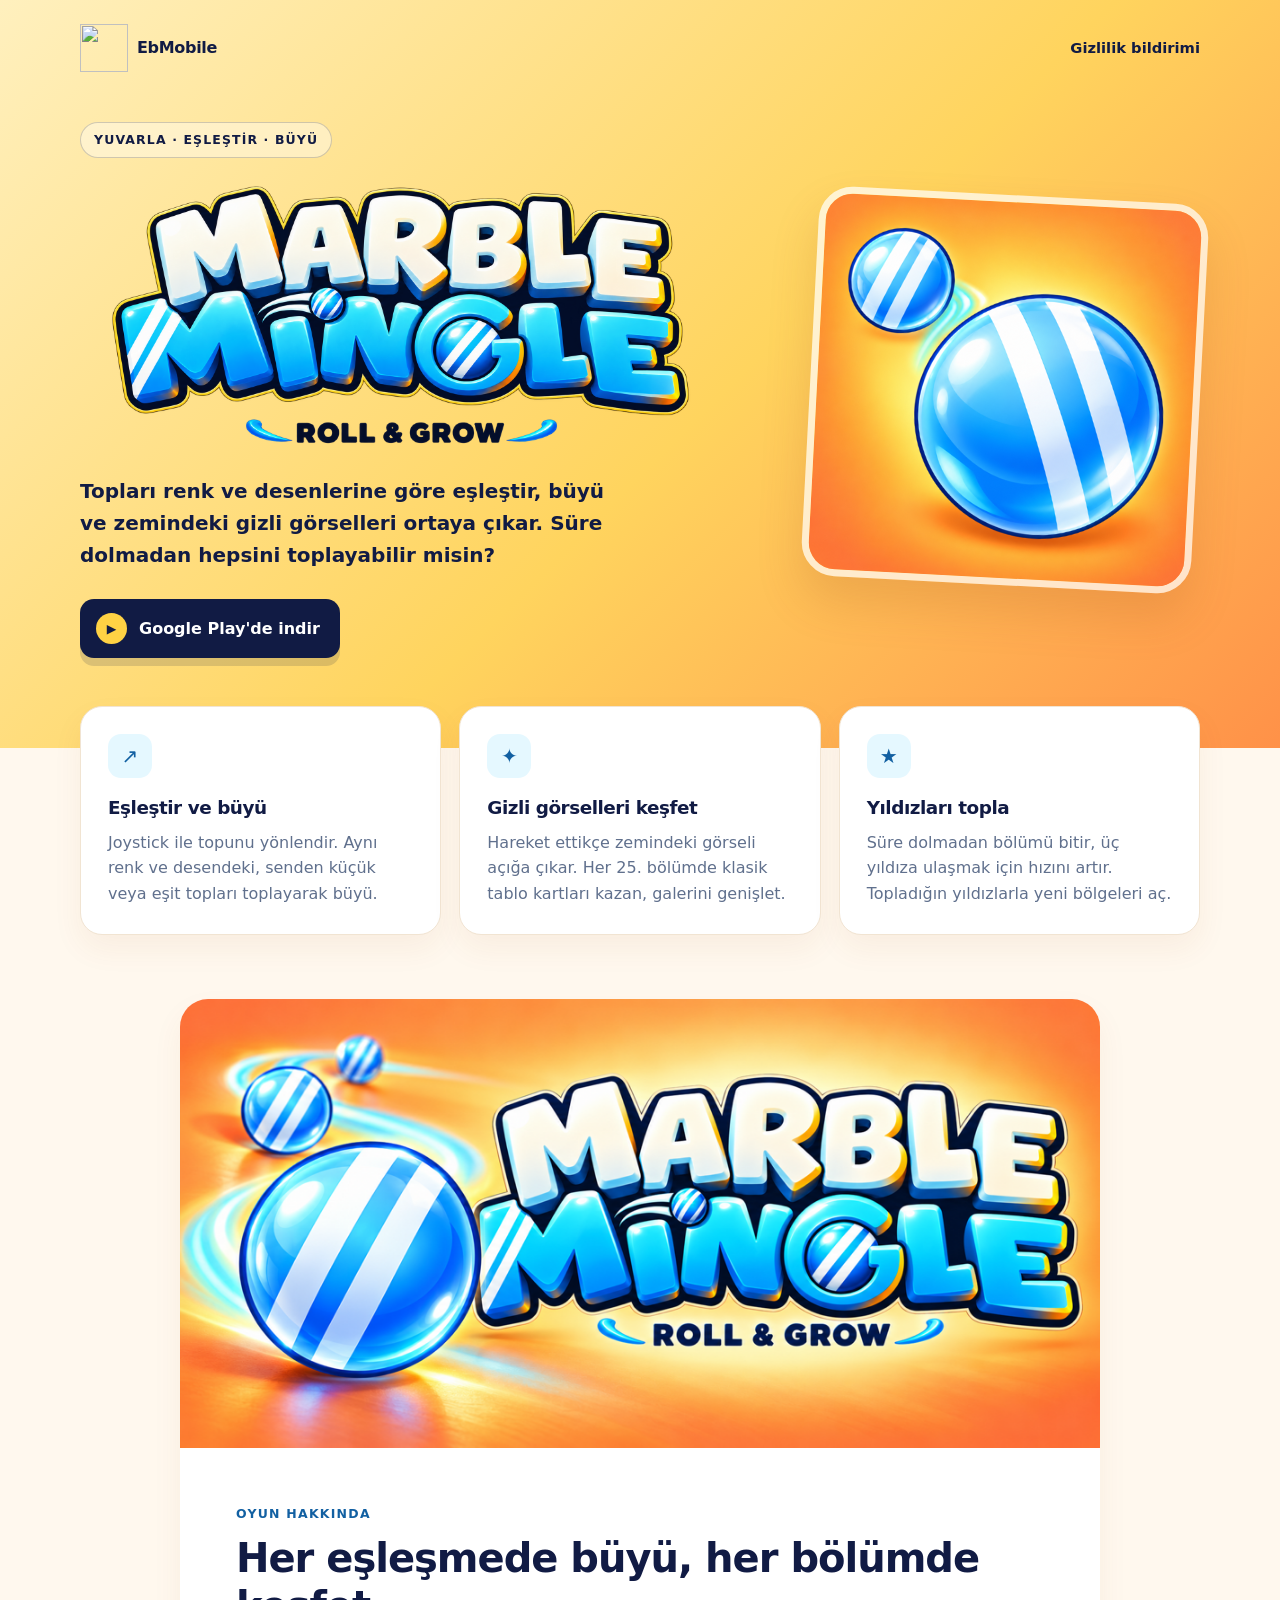
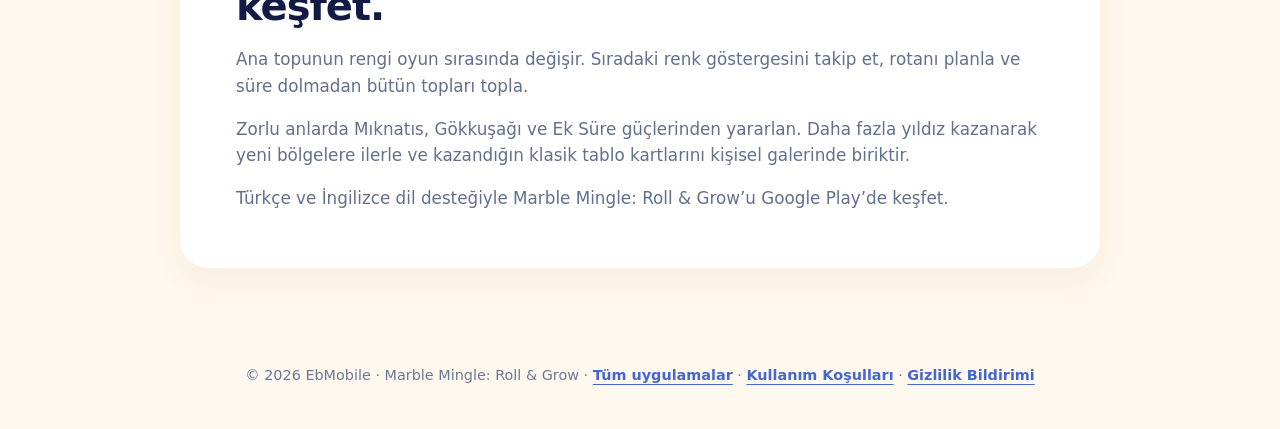
==== marble-mingle/index.html @ 600e8740 "Add Marble Mingle game page and project card" ====
<!doctype html>
<html lang="tr">
<head>
  <meta charset="utf-8">
  <meta name="viewport" content="width=device-width, initial-scale=1">
  <meta name="description" content="Marble Mingle: Roll &amp; Grow’da topları renk ve desenlerine göre eşleştir, büyü ve gizli görselleri ortaya çıkar. Google Play’de keşfet.">
  <title>Marble Mingle: Roll &amp; Grow | EbMobile</title>
  <link rel="icon" type="image/png" href="../assets/marble-mingle/icon.png">
  <style>
    :root { --navy:#111b44; --muted:#60708d; --mist:#fff8ee; }
    * { box-sizing:border-box; }
    body { margin:0; color:var(--navy); background:var(--mist); font:16px/1.6 Inter,ui-sans-serif,system-ui,-apple-system,BlinkMacSystemFont,"Segoe UI",sans-serif; }
    a { color:inherit; text-underline-offset:4px; }
    a:focus-visible { outline:3px solid #1663c7; outline-offset:5px; }
    .container { width:min(1120px,calc(100% - 48px)); margin:auto; }
    .hero { overflow:hidden; background:linear-gradient(135deg,#fff0be,#ffd45e 55%,#ff9148); }
    .topbar { display:flex; align-items:center; justify-content:space-between; gap:16px; padding-top:24px; }
    .brand { display:flex; align-items:center; gap:9px; font-weight:850; letter-spacing:-.02em; text-decoration:none; }
    .brand img { width:48px; height:48px; object-fit:contain; }
    .privacy { font-size:.92rem; font-weight:700; text-decoration:none; }
    .hero-content { display:grid; grid-template-columns:1.2fr .8fr; align-items:center; gap:48px; min-height:590px; padding:50px 0 90px; }
    .eyebrow { display:inline-flex; margin:0; padding:7px 13px; border:1px solid #111b4433; border-radius:999px; background:#ffffff66; font-size:.78rem; font-weight:800; letter-spacing:.09em; text-transform:uppercase; }
    h1 { margin:24px 0; line-height:1; }
    h1 img { display:block; width:100%; height:auto; }
    .lead { max-width:540px; margin:0 0 28px; font-size:clamp(1.05rem,2vw,1.25rem); font-weight:600; }
    .play-button { display:inline-flex; align-items:center; gap:12px; padding:14px 20px 14px 16px; border-radius:14px; color:#fff; background:var(--navy); box-shadow:0 8px 0 #111b4426; font-weight:800; text-decoration:none; transition:transform .18s ease; }
    .play-button:hover { transform:translateY(-3px); }
    .play-icon { display:grid; width:31px; height:31px; place-items:center; border-radius:50%; color:var(--navy); background:#ffd244; font-size:.78rem; }
    .art { width:min(390px,100%); justify-self:end; transform:rotate(3deg); }
    .art img { display:block; width:100%; height:auto; border:7px solid #ffffffb3; border-radius:34px; box-shadow:0 25px 45px #9e4c192e; }
    .details-wrap { position:relative; margin-top:-42px; }
    .details { display:grid; grid-template-columns:repeat(3,1fr); gap:18px; }
    .feature { padding:27px; border:1px solid #f1e4d2; border-radius:22px; background:#fff; box-shadow:0 14px 30px #9e4c1910; }
    .feature-icon { display:grid; width:44px; height:44px; place-items:center; margin-bottom:15px; border-radius:13px; color:#1260a2; background:#e5f8ff; font-size:1.25rem; }
    h2 { margin:0 0 7px; font-size:1.15rem; letter-spacing:-.025em; }
    .feature p { margin:0; color:var(--muted); }
    .about { width:min(920px,calc(100% - 48px)); margin:64px auto 68px; overflow:hidden; border-radius:28px; background:#fff; box-shadow:0 14px 30px #9e4c1910; }
    .banner { display:block; width:100%; height:auto; }
    .about-copy { padding:clamp(28px,6vw,56px); }
    .section-label { margin:0 0 10px; color:#1260a2; font-size:.78rem; font-weight:850; letter-spacing:.1em; text-transform:uppercase; }
    .about h2 { margin-bottom:16px; font-size:clamp(1.75rem,4vw,2.5rem); line-height:1.2; }
    .about-copy > p:not(.section-label) { margin:0 0 16px; color:var(--muted); font-size:1.05rem; }
    .about-copy > p:last-child { margin-bottom:0; }
    footer { padding:28px 24px 42px; color:#6a7893; text-align:center; font-size:.9rem; }
    footer a { display:inline-block; color:#4366cf; font-weight:700; }
    @media (max-width:760px) { .container,.about { width:min(100% - 36px,520px); } .hero-content { grid-template-columns:1fr; gap:28px; min-height:auto; padding:44px 0 80px; text-align:center; } .art { width:min(230px,65%); justify-self:center; order:-1; } .lead { margin-left:auto; margin-right:auto; } .details-wrap { margin-top:-32px; } .details { grid-template-columns:1fr; } }
    @media (max-width:420px) { .topbar { padding-top:17px; } .privacy { font-size:.8rem; } .eyebrow { font-size:.7rem; } }
    @media (prefers-reduced-motion:reduce) { .play-button { transition:none; } .play-button:hover { transform:none; } }
  </style>
</head>
<body>
  <header class="hero">
    <div class="container">
      <nav class="topbar" aria-label="Ana menü"><a class="brand" href="../index.html" aria-label="EbMobile ana sayfa"><img src="../assets/profile-icon-rebuilt-phone-play-512.png" alt="" width="48" height="48">EbMobile</a><a class="privacy" href="../privacy-policy/index.html">Gizlilik bildirimi</a></nav>
      <div class="hero-content">
        <div>
          <p class="eyebrow">Yuvarla · Eşleştir · Büyü</p>
          <h1><img src="../assets/marble-mingle/logo.png" alt="Marble Mingle: Roll &amp; Grow" width="1938" height="812" fetchpriority="high"></h1>
          <p class="lead">Topları renk ve desenlerine göre eşleştir, büyü ve zemindeki gizli görselleri ortaya çıkar. Süre dolmadan hepsini toplayabilir misin?</p>
          <a class="play-button" href="https://play.google.com/store/apps/details?id=com.ebmobile.marblemingle" target="_blank" rel="noopener noreferrer"><span class="play-icon" aria-hidden="true">▶</span>Google Play'de indir</a>
        </div>
        <div class="art"><img src="../assets/marble-mingle/icon.png" alt="Turuncu zemin üzerinde mavi ve beyaz desenli Marble Mingle topları" width="512" height="512"></div>
      </div>
    </div>
  </header>
  <main class="details-wrap">
    <section class="details container" aria-label="Oyun özellikleri">
      <article class="feature"><div class="feature-icon" aria-hidden="true">↗</div><h2>Eşleştir ve büyü</h2><p>Joystick ile topunu yönlendir. Aynı renk ve desendeki, senden küçük veya eşit topları toplayarak büyü.</p></article>
      <article class="feature"><div class="feature-icon" aria-hidden="true">✦</div><h2>Gizli görselleri keşfet</h2><p>Hareket ettikçe zemindeki görseli açığa çıkar. Her 25. bölümde klasik tablo kartları kazan, galerini genişlet.</p></article>
      <article class="feature"><div class="feature-icon" aria-hidden="true">★</div><h2>Yıldızları topla</h2><p>Süre dolmadan bölümü bitir, üç yıldıza ulaşmak için hızını artır. Topladığın yıldızlarla yeni bölgeleri aç.</p></article>
    </section>
    <section class="about" aria-labelledby="about-title">
      <img class="banner" src="../assets/marble-mingle/feature.png" alt="Marble Mingle: Roll &amp; Grow oyun tanıtım görseli" width="1024" height="500" loading="lazy">
      <div class="about-copy">
        <p class="section-label">Oyun hakkında</p>
        <h2 id="about-title">Her eşleşmede büyü, her bölümde keşfet.</h2>
        <p>Ana topunun rengi oyun sırasında değişir. Sıradaki renk göstergesini takip et, rotanı planla ve süre dolmadan bütün topları topla.</p>
        <p>Zorlu anlarda Mıknatıs, Gökkuşağı ve Ek Süre güçlerinden yararlan. Daha fazla yıldız kazanarak yeni bölgelere ilerle ve kazandığın klasik tablo kartlarını kişisel galerinde biriktir.</p>
        <p>Türkçe ve İngilizce dil desteğiyle Marble Mingle: Roll &amp; Grow’u Google Play’de keşfet.</p>
      </div>
    </section>
  </main>
  <footer>© 2026 EbMobile · Marble Mingle: Roll &amp; Grow · <a href="../index.html">Tüm uygulamalar</a> · <a href="../terms-of-service/index.html">Kullanım Koşulları</a> · <a href="../privacy-policy/index.html">Gizlilik Bildirimi</a></footer>
</body>
</html>
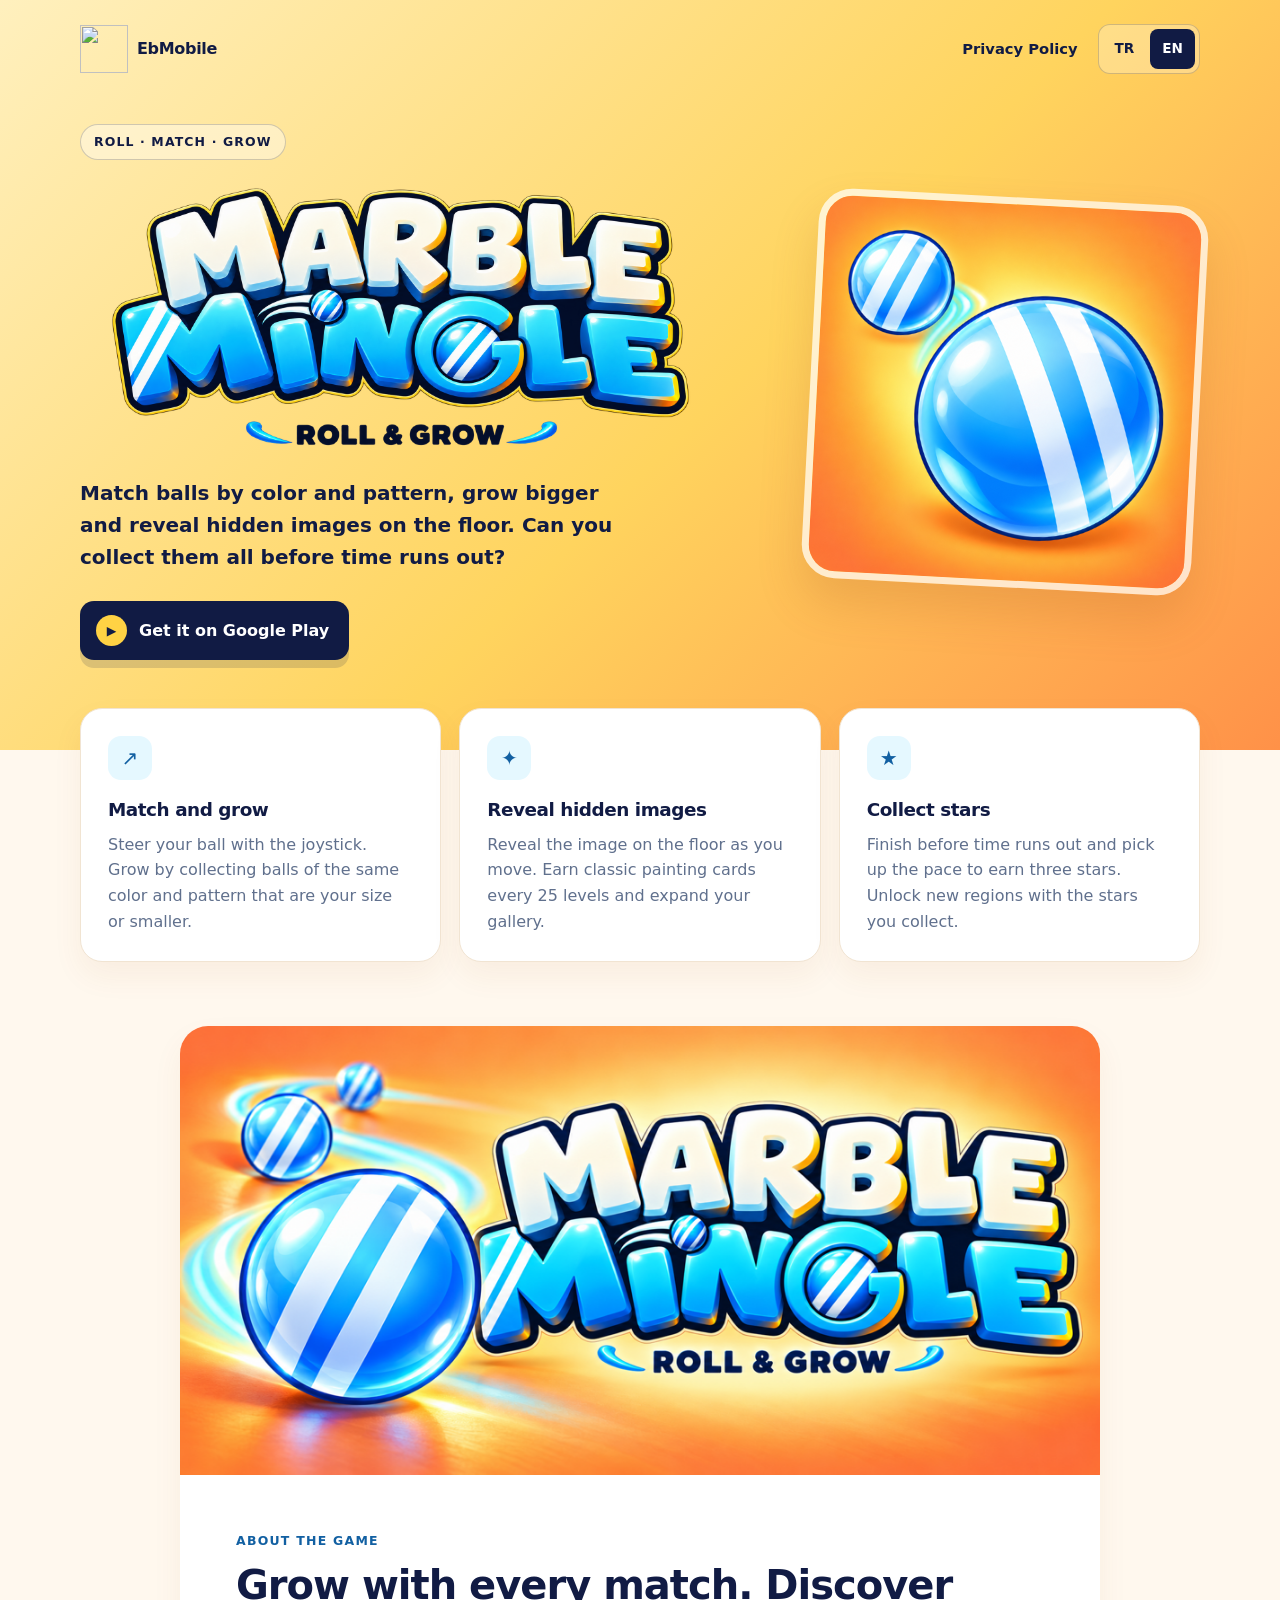
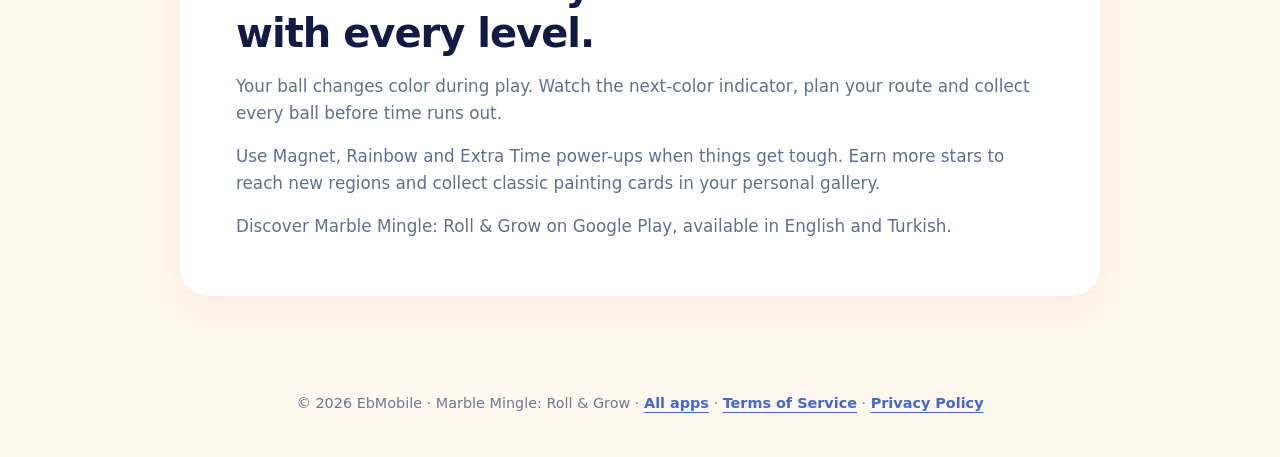
==== commit ae34a517: "Add English-first bilingual pages and EbMobile favicon" ====
--- a/marble-mingle/index.html
+++ b/marble-mingle/index.html
@@ -1,11 +1,11 @@
 <!doctype html>
-<html lang="tr">
+<html lang="en">
 <head>
   <meta charset="utf-8">
   <meta name="viewport" content="width=device-width, initial-scale=1">
-  <meta name="description" content="Marble Mingle: Roll &amp; Grow’da topları renk ve desenlerine göre eşleştir, büyü ve gizli görselleri ortaya çıkar. Google Play’de keşfet.">
+  <meta name="description" content="Match balls by color and pattern, grow bigger and reveal hidden images in Marble Mingle: Roll &amp; Grow. Discover it on Google Play.">
   <title>Marble Mingle: Roll &amp; Grow | EbMobile</title>
-  <link rel="icon" type="image/png" href="../assets/marble-mingle/icon.png">
+  <link rel="icon" type="image/png" sizes="512x512" href="../assets/profile-icon-rebuilt-phone-play-512.png">
   <style>
     :root { --navy:#111b44; --muted:#60708d; --mist:#fff8ee; }
     * { box-sizing:border-box; }
@@ -47,11 +47,15 @@
     @media (max-width:420px) { .topbar { padding-top:17px; } .privacy { font-size:.8rem; } .eyebrow { font-size:.7rem; } }
     @media (prefers-reduced-motion:reduce) { .play-button { transition:none; } .play-button:hover { transform:none; } }
   </style>
+  <style>:root { --language-text:#111b44; --language-border:#111b4433; --language-surface:#ffffff44; --language-accent:#111b44; --language-active-text:#fff; --language-focus:#111b44; --language-hover:#ffffff66; }</style>
+  <link rel="stylesheet" href="../assets/language-switch.css">
+  <script src="../assets/legal-language.js"></script>
 </head>
 <body>
+  <div data-language="tr" lang="tr" data-title="Marble Mingle: Roll &amp; Grow | EbMobile" data-description="Marble Mingle: Roll &amp; Grow’da topları renk ve desenlerine göre eşleştir, büyü ve gizli görselleri ortaya çıkar. Google Play’de keşfet.">
   <header class="hero">
     <div class="container">
-      <nav class="topbar" aria-label="Ana menü"><a class="brand" href="../index.html" aria-label="EbMobile ana sayfa"><img src="../assets/profile-icon-rebuilt-phone-play-512.png" alt="" width="48" height="48">EbMobile</a><a class="privacy" href="../privacy-policy/index.html">Gizlilik bildirimi</a></nav>
+      <nav class="topbar" aria-label="Ana menü"><a class="brand" href="../index.html" aria-label="EbMobile ana sayfa"><img src="../assets/profile-icon-rebuilt-phone-play-512.png" alt="" width="48" height="48">EbMobile</a><div class="header-actions"><a class="privacy" href="../privacy-policy/index.html">Gizlilik bildirimi</a><div class="language-switch" role="group" aria-label="Dil seçimi" hidden><button type="button" data-set-language="tr" lang="tr" aria-label="Türkçe" aria-pressed="true">TR</button><button type="button" data-set-language="en" lang="en" aria-label="English" aria-pressed="false">EN</button></div></div></nav>
       <div class="hero-content">
         <div>
           <p class="eyebrow">Yuvarla · Eşleştir · Büyü</p>
@@ -69,11 +73,11 @@
       <article class="feature"><div class="feature-icon" aria-hidden="true">✦</div><h2>Gizli görselleri keşfet</h2><p>Hareket ettikçe zemindeki görseli açığa çıkar. Her 25. bölümde klasik tablo kartları kazan, galerini genişlet.</p></article>
       <article class="feature"><div class="feature-icon" aria-hidden="true">★</div><h2>Yıldızları topla</h2><p>Süre dolmadan bölümü bitir, üç yıldıza ulaşmak için hızını artır. Topladığın yıldızlarla yeni bölgeleri aç.</p></article>
     </section>
-    <section class="about" aria-labelledby="about-title">
+    <section class="about" aria-labelledby="about-title-tr">
       <img class="banner" src="../assets/marble-mingle/feature.png" alt="Marble Mingle: Roll &amp; Grow oyun tanıtım görseli" width="1024" height="500" loading="lazy">
       <div class="about-copy">
         <p class="section-label">Oyun hakkında</p>
-        <h2 id="about-title">Her eşleşmede büyü, her bölümde keşfet.</h2>
+        <h2 id="about-title-tr">Her eşleşmede büyü, her bölümde keşfet.</h2>
         <p>Ana topunun rengi oyun sırasında değişir. Sıradaki renk göstergesini takip et, rotanı planla ve süre dolmadan bütün topları topla.</p>
         <p>Zorlu anlarda Mıknatıs, Gökkuşağı ve Ek Süre güçlerinden yararlan. Daha fazla yıldız kazanarak yeni bölgelere ilerle ve kazandığın klasik tablo kartlarını kişisel galerinde biriktir.</p>
         <p>Türkçe ve İngilizce dil desteğiyle Marble Mingle: Roll &amp; Grow’u Google Play’de keşfet.</p>
@@ -81,5 +85,40 @@
     </section>
   </main>
   <footer>© 2026 EbMobile · Marble Mingle: Roll &amp; Grow · <a href="../index.html">Tüm uygulamalar</a> · <a href="../terms-of-service/index.html">Kullanım Koşulları</a> · <a href="../privacy-policy/index.html">Gizlilik Bildirimi</a></footer>
+  </div>
+  <div data-language="en" lang="en" data-title="Marble Mingle: Roll &amp; Grow | EbMobile" data-description="Match balls by color and pattern, grow bigger and reveal hidden images in Marble Mingle: Roll &amp; Grow. Discover it on Google Play.">
+  <header class="hero">
+    <div class="container">
+      <nav class="topbar" aria-label="Main navigation"><a class="brand" href="../index.html" aria-label="EbMobile home"><img src="../assets/profile-icon-rebuilt-phone-play-512.png" alt="" width="48" height="48">EbMobile</a><div class="header-actions"><a class="privacy" href="../privacy-policy/index.html">Privacy Policy</a><div class="language-switch" role="group" aria-label="Language selection" hidden><button type="button" data-set-language="tr" lang="tr" aria-label="Türkçe" aria-pressed="false">TR</button><button type="button" data-set-language="en" lang="en" aria-label="English" aria-pressed="true">EN</button></div></div></nav>
+      <div class="hero-content">
+        <div>
+          <p class="eyebrow">Roll · Match · Grow</p>
+          <h1><img src="../assets/marble-mingle/logo.png" alt="Marble Mingle: Roll &amp; Grow" width="1938" height="812" fetchpriority="high"></h1>
+          <p class="lead">Match balls by color and pattern, grow bigger and reveal hidden images on the floor. Can you collect them all before time runs out?</p>
+          <a class="play-button" href="https://play.google.com/store/apps/details?id=com.ebmobile.marblemingle" target="_blank" rel="noopener noreferrer"><span class="play-icon" aria-hidden="true">▶</span>Get it on Google Play</a>
+        </div>
+        <div class="art"><img src="../assets/marble-mingle/icon.png" alt="Blue and white patterned Marble Mingle balls on an orange background" width="512" height="512"></div>
+      </div>
+    </div>
+  </header>
+  <main class="details-wrap">
+    <section class="details container" aria-label="Game features">
+      <article class="feature"><div class="feature-icon" aria-hidden="true">↗</div><h2>Match and grow</h2><p>Steer your ball with the joystick. Grow by collecting balls of the same color and pattern that are your size or smaller.</p></article>
+      <article class="feature"><div class="feature-icon" aria-hidden="true">✦</div><h2>Reveal hidden images</h2><p>Reveal the image on the floor as you move. Earn classic painting cards every 25 levels and expand your gallery.</p></article>
+      <article class="feature"><div class="feature-icon" aria-hidden="true">★</div><h2>Collect stars</h2><p>Finish before time runs out and pick up the pace to earn three stars. Unlock new regions with the stars you collect.</p></article>
+    </section>
+    <section class="about" aria-labelledby="about-title-en">
+      <img class="banner" src="../assets/marble-mingle/feature.png" alt="Marble Mingle: Roll &amp; Grow promotional artwork" width="1024" height="500" loading="lazy">
+      <div class="about-copy">
+        <p class="section-label">About the game</p>
+        <h2 id="about-title-en">Grow with every match. Discover with every level.</h2>
+        <p>Your ball changes color during play. Watch the next-color indicator, plan your route and collect every ball before time runs out.</p>
+        <p>Use Magnet, Rainbow and Extra Time power-ups when things get tough. Earn more stars to reach new regions and collect classic painting cards in your personal gallery.</p>
+        <p>Discover Marble Mingle: Roll &amp; Grow on Google Play, available in English and Turkish.</p>
+      </div>
+    </section>
+  </main>
+  <footer>© 2026 EbMobile · Marble Mingle: Roll &amp; Grow · <a href="../index.html">All apps</a> · <a href="../terms-of-service/index.html">Terms of Service</a> · <a href="../privacy-policy/index.html">Privacy Policy</a></footer>
+  </div>
 </body>
 </html>
--- a/assets/language-switch.css
+++ b/assets/language-switch.css
@@ -0,0 +1,24 @@
+html[lang="en"] [data-language="tr"],
+html[lang="tr"] [data-language="en"],
+[hidden] { display:none !important; }
+.header-actions { display:flex; align-items:center; justify-content:flex-end; flex-wrap:wrap; gap:12px 20px; }
+.topbar, .page > header { gap:16px; flex-wrap:wrap; }
+.language-switch {
+  display:inline-flex; align-items:center; flex-shrink:0; gap:4px; padding:4px;
+  border:1px solid var(--language-border, #ffffff55); border-radius:12px;
+  background:var(--language-surface, #ffffff0d);
+}
+.language-switch button {
+  min-width:42px; min-height:40px; padding:7px 12px; border:0; border-radius:8px;
+  background:transparent; color:var(--language-text, #fff);
+  font:inherit; font-size:.85rem; font-weight:800; cursor:pointer;
+}
+.language-switch button[aria-pressed="true"] { color:var(--language-active-text, #111b44); background:var(--language-accent, #fff); }
+.language-switch button:hover { text-decoration:none; background:var(--language-hover, #ffffff26); }
+.language-switch button[aria-pressed="true"]:hover { background:var(--language-accent, #fff); }
+.language-switch button:focus-visible { outline:3px solid var(--language-focus, #fff); outline-offset:3px; }
+@media (max-width:560px) {
+  .header-actions { display:contents; }
+  .header-actions .language-switch { margin-left:auto; }
+  .header-actions .privacy { order:2; flex-basis:100%; text-align:right; font-size:.8rem; }
+}
